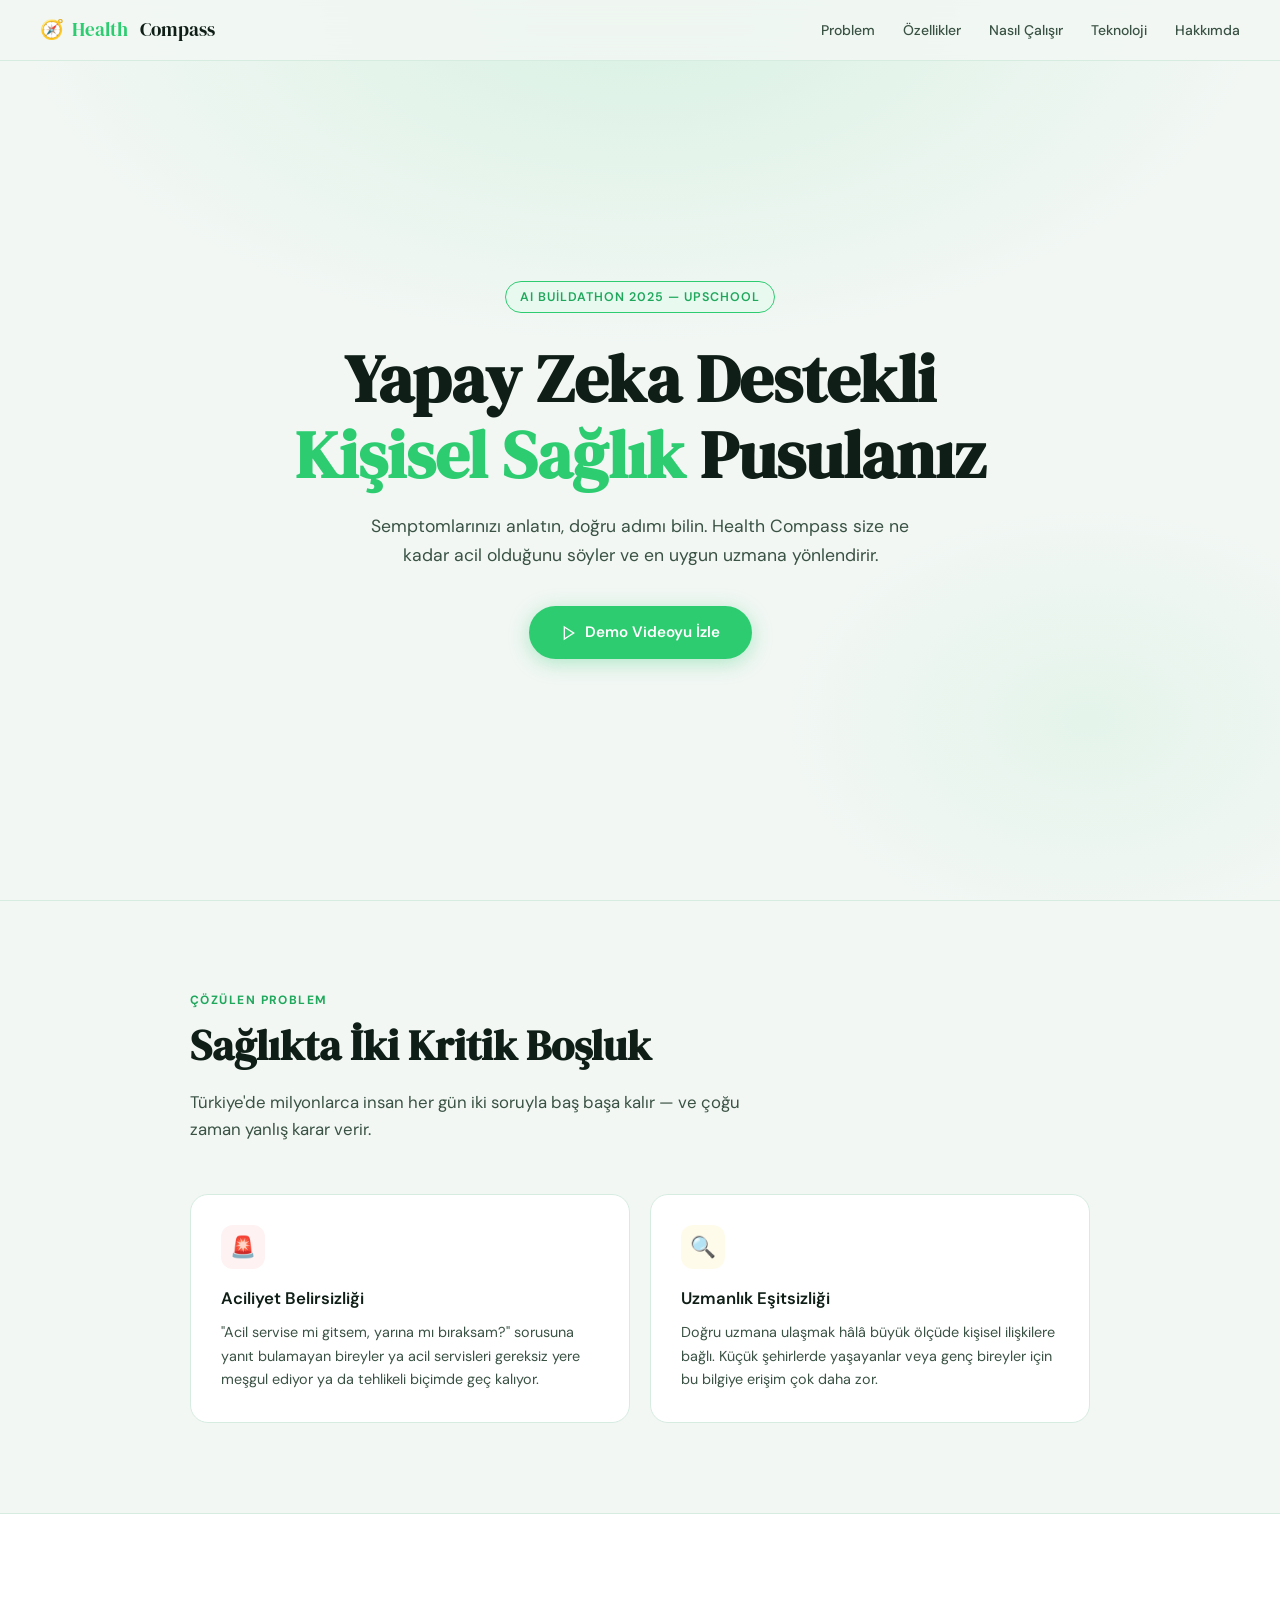
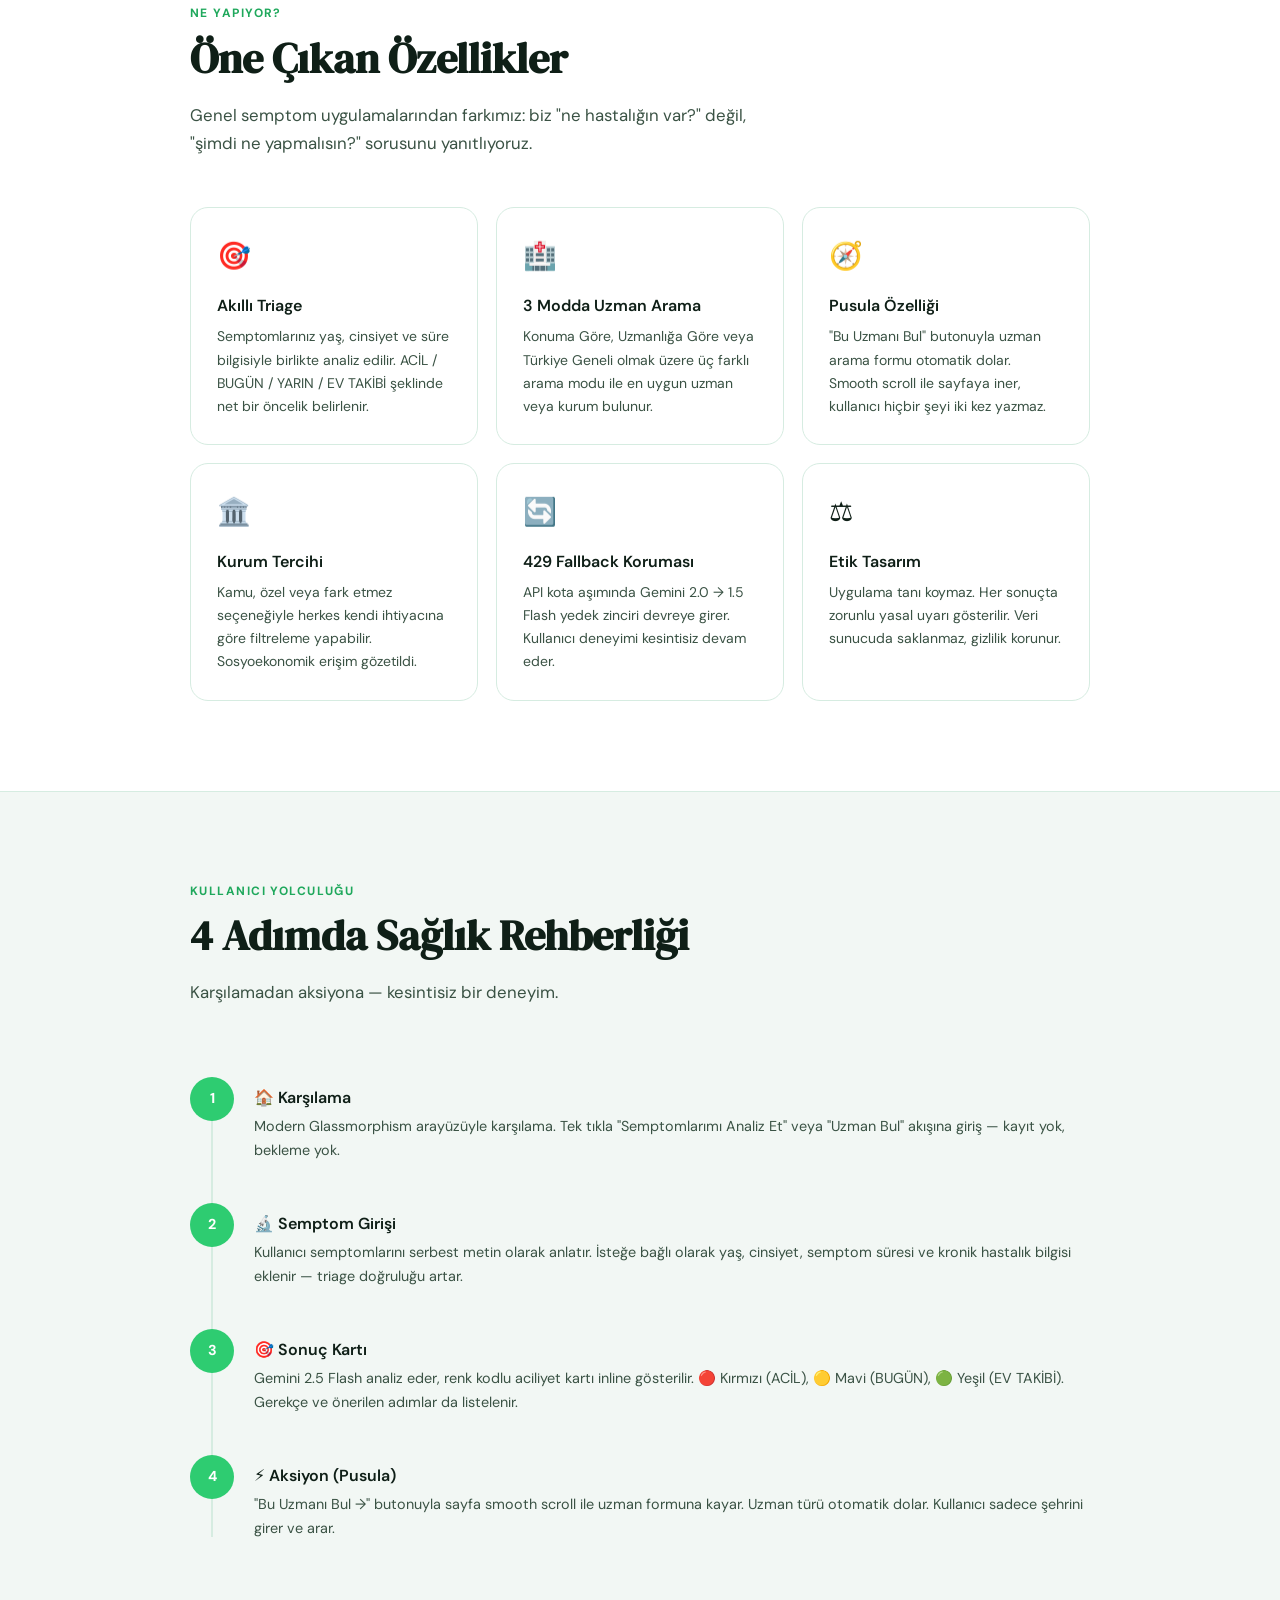
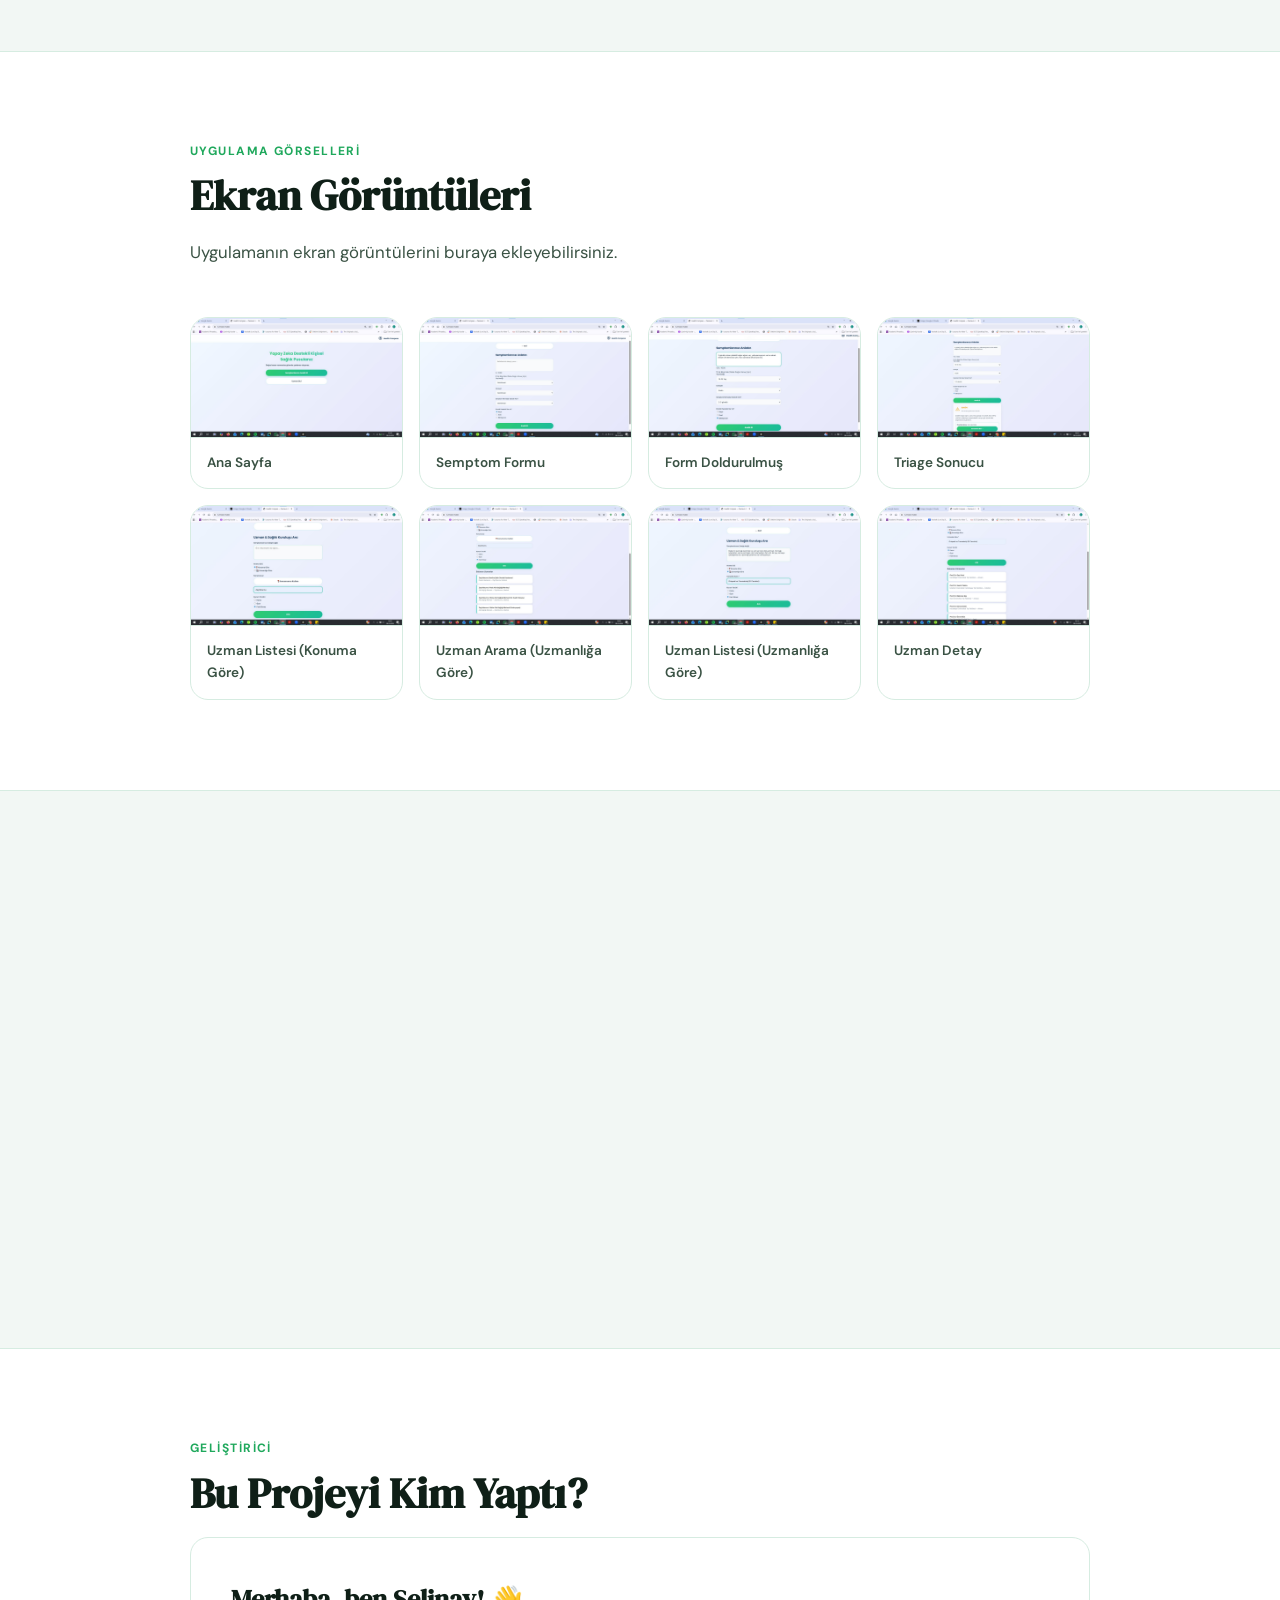
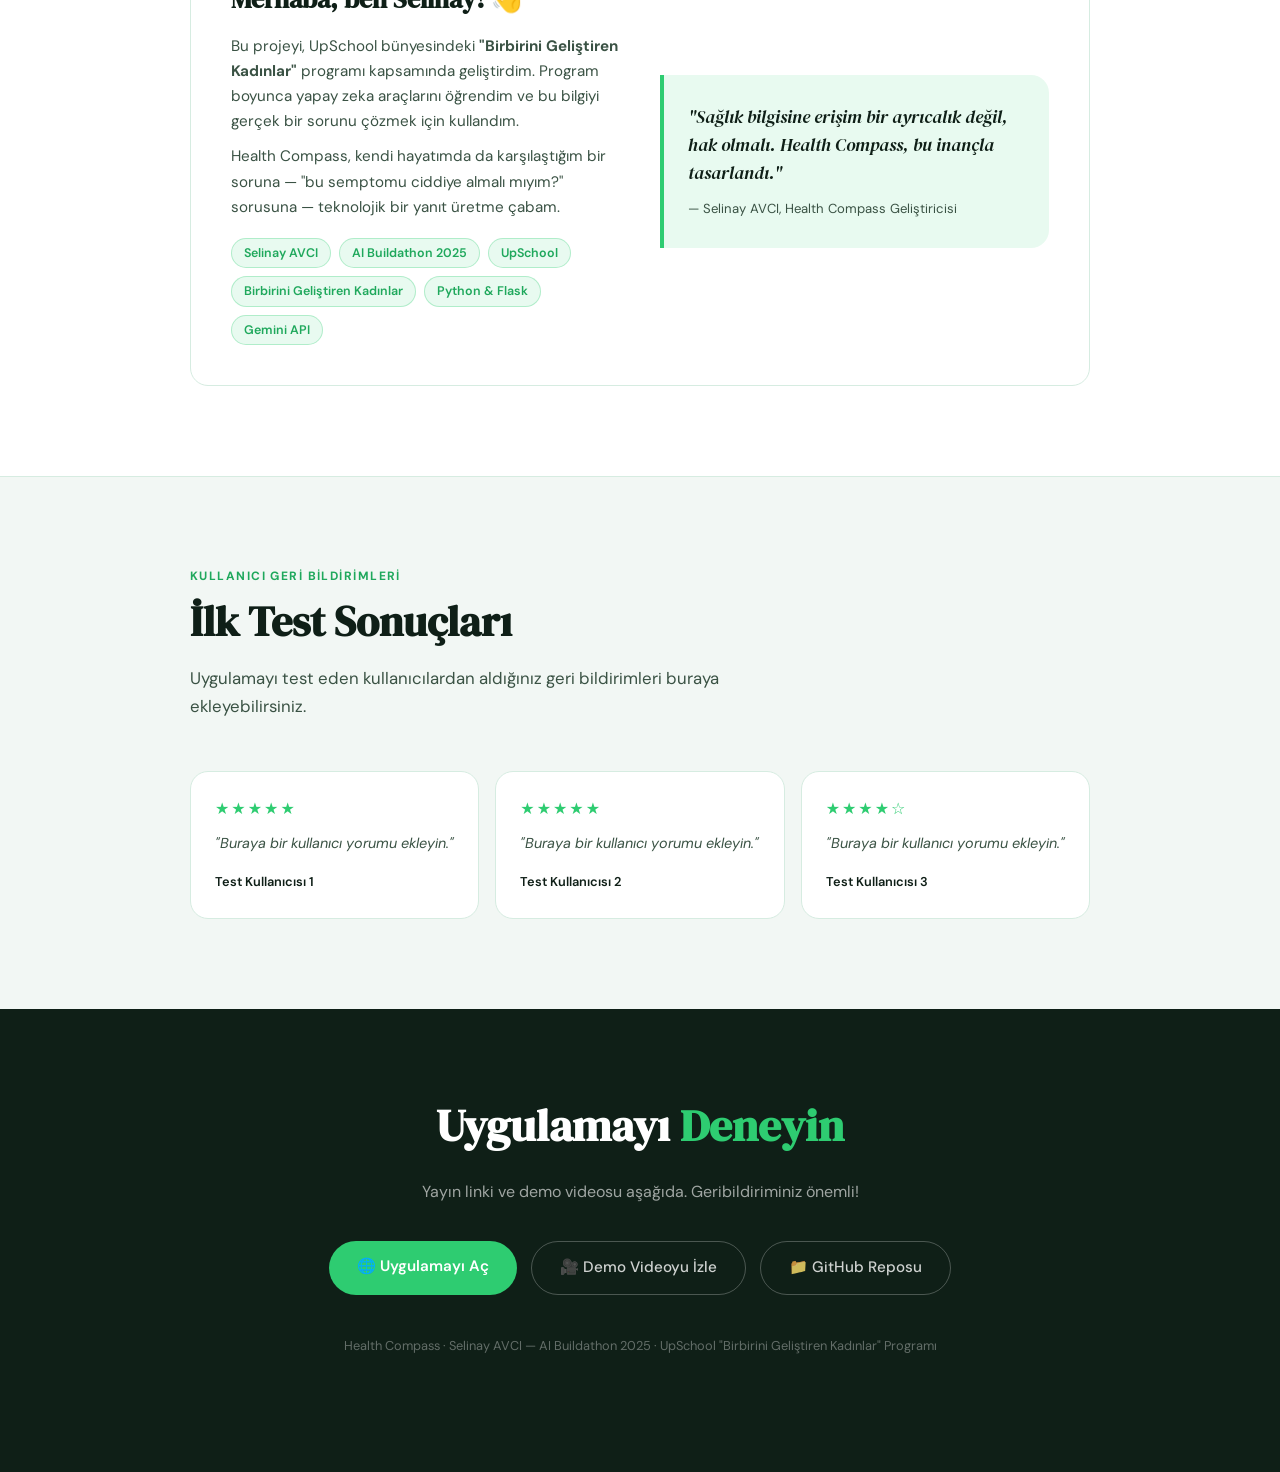
==== portfolio.html @ 9f188301 "prd ve tasks eklendi" ====
<!DOCTYPE html>
<html lang="tr">
<head>
  <meta charset="UTF-8" />
  <meta name="viewport" content="width=device-width, initial-scale=1.0" />
  <title>Health Compass — Portfolyo</title>
  <link href="https://fonts.googleapis.com/css2?family=DM+Serif+Display:ital@0;1&family=DM+Sans:wght@300;400;500;600&display=swap" rel="stylesheet" />
  <style>
    *, *::before, *::after { box-sizing: border-box; margin: 0; padding: 0; }

    :root {
      --green:     #2ECC71;
      --green-dark:#1fa85c;
      --green-pale:#e8faf0;
      --ink:       #0f1f17;
      --ink-soft:  #3a5244;
      --mist:      #f2f7f4;
      --card-bg:   #ffffff;
      --border:    #d6ece1;
      --radius:    18px;
      --serif:     'DM Serif Display', Georgia, serif;
      --sans:      'DM Sans', system-ui, sans-serif;
    }

    html { scroll-behavior: smooth; }

    body {
      font-family: var(--sans);
      background: var(--mist);
      color: var(--ink);
      line-height: 1.65;
      overflow-x: hidden;
    }

    /* ── NAV ── */
    nav {
      position: fixed; top: 0; left: 0; right: 0; z-index: 100;
      display: flex; align-items: center; justify-content: space-between;
      padding: 14px 40px;
      background: rgba(242,247,244,0.85);
      backdrop-filter: blur(14px);
      border-bottom: 1px solid var(--border);
    }
    .nav-logo {
      font-family: var(--serif);
      font-size: 1.2rem;
      color: var(--ink);
      display: flex; align-items: center; gap: 8px;
    }
    .nav-logo span { color: var(--green); }
    .nav-links { display: flex; gap: 28px; list-style: none; }
    .nav-links a {
      text-decoration: none; color: var(--ink-soft);
      font-size: .875rem; font-weight: 500;
      transition: color .2s;
    }
    .nav-links a:hover { color: var(--green-dark); }

    /* ── HERO ── */
    .hero {
      min-height: 100vh;
      display: grid;
      place-items: center;
      text-align: center;
      padding: 120px 24px 80px;
      position: relative;
      overflow: hidden;
    }
    .hero-bg {
      position: absolute; inset: 0; z-index: 0;
      background:
        radial-gradient(ellipse 70% 55% at 50% 0%, rgba(46,204,113,.13) 0%, transparent 70%),
        radial-gradient(ellipse 40% 40% at 85% 80%, rgba(46,204,113,.07) 0%, transparent 60%);
    }
    .hero-content { position: relative; z-index: 1; max-width: 720px; }
    .hero-badge {
      display: inline-block;
      background: var(--green-pale);
      border: 1px solid var(--green);
      color: var(--green-dark);
      font-size: .78rem; font-weight: 600;
      letter-spacing: .08em; text-transform: uppercase;
      padding: 5px 14px; border-radius: 999px;
      margin-bottom: 28px;
      animation: fadeUp .6s ease both;
    }
    .hero h1 {
      font-family: var(--serif);
      font-size: clamp(2.6rem, 6vw, 4.2rem);
      line-height: 1.12;
      color: var(--ink);
      margin-bottom: 20px;
      animation: fadeUp .7s .1s ease both;
    }
    .hero h1 em { color: var(--green); font-style: normal; }
    .hero p {
      font-size: 1.1rem; color: var(--ink-soft);
      max-width: 540px; margin: 0 auto 36px;
      animation: fadeUp .7s .2s ease both;
    }
    .hero-cta {
      display: inline-flex; align-items: center; gap: 8px;
      background: var(--green);
      color: #fff;
      padding: 14px 32px;
      border-radius: 999px;
      text-decoration: none;
      font-weight: 600; font-size: .95rem;
      transition: background .2s, transform .15s, box-shadow .2s;
      box-shadow: 0 4px 20px rgba(46,204,113,.35);
      animation: fadeUp .7s .3s ease both;
    }
    .hero-cta:hover {
      background: var(--green-dark);
      transform: translateY(-2px);
      box-shadow: 0 8px 28px rgba(46,204,113,.4);
    }
    .hero-cta svg { flex-shrink: 0; }

    /* ── SECTIONS ── */
    section { padding: 90px 24px; }
    .container { max-width: 900px; margin: 0 auto; }
    .section-label {
      font-size: .75rem; font-weight: 700;
      letter-spacing: .12em; text-transform: uppercase;
      color: var(--green-dark);
      margin-bottom: 10px;
    }
    .section-title {
      font-family: var(--serif);
      font-size: clamp(1.8rem, 4vw, 2.6rem);
      line-height: 1.2;
      margin-bottom: 18px;
    }
    .section-sub {
      color: var(--ink-soft); font-size: 1.05rem;
      max-width: 600px; margin-bottom: 50px;
    }

    /* ── PROBLEM/ÇÖZÜM CARDS ── */
    .two-col { display: grid; grid-template-columns: 1fr 1fr; gap: 20px; }
    @media(max-width: 640px) { .two-col { grid-template-columns: 1fr; } }

    .problem-card {
      background: var(--card-bg);
      border: 1px solid var(--border);
      border-radius: var(--radius);
      padding: 30px;
    }
    .problem-card .icon {
      width: 44px; height: 44px;
      border-radius: 12px;
      display: grid; place-items: center;
      font-size: 1.3rem;
      margin-bottom: 16px;
    }
    .problem-card.red .icon   { background: #fef2f2; }
    .problem-card.amber .icon { background: #fffbeb; }
    .problem-card h3 { font-size: 1.05rem; font-weight: 600; margin-bottom: 8px; }
    .problem-card p  { font-size: .9rem; color: var(--ink-soft); }

    /* ── FEATURES ── */
    .features-grid {
      display: grid;
      grid-template-columns: repeat(auto-fill, minmax(260px,1fr));
      gap: 18px;
    }
    .feat-card {
      background: var(--card-bg);
      border: 1px solid var(--border);
      border-radius: var(--radius);
      padding: 26px;
      transition: transform .2s, box-shadow .2s;
    }
    .feat-card:hover { transform: translateY(-4px); box-shadow: 0 12px 36px rgba(0,0,0,.07); }
    .feat-icon {
      font-size: 1.7rem; margin-bottom: 14px;
    }
    .feat-card h3 { font-size: 1rem; font-weight: 600; margin-bottom: 6px; }
    .feat-card p  { font-size: .875rem; color: var(--ink-soft); }

    /* ── SCREENSHOTS ── */
    .screenshots-flow {
      display: grid;
      grid-template-columns: repeat(auto-fill, minmax(200px, 1fr));
      gap: 16px;
    }
    .ss-card {
      background: var(--card-bg);
      border: 1px solid var(--border);
      border-radius: var(--radius);
      overflow: hidden;
    }
    .ss-placeholder {
      aspect-ratio: 9/16;
      background: linear-gradient(135deg, #e8faf0 0%, #d0f0e0 100%);
      display: grid; place-items: center;
      font-size: 2.5rem;
    }
    .ss-label {
      padding: 14px 16px;
      font-size: .85rem; font-weight: 600;
      color: var(--ink-soft);
      border-top: 1px solid var(--border);
    }

    /* ── TECH STACK ── */
    .stack-grid {
      display: grid;
      grid-template-columns: repeat(auto-fill, minmax(180px, 1fr));
      gap: 14px;
    }
    .stack-pill {
      background: var(--card-bg);
      border: 1px solid var(--border);
      border-radius: 12px;
      padding: 18px 20px;
      display: flex; align-items: center; gap: 12px;
    }
    .stack-pill .pill-icon {
      width: 36px; height: 36px;
      border-radius: 8px;
      background: var(--green-pale);
      display: grid; place-items: center;
      font-size: 1.1rem; flex-shrink: 0;
    }
    .stack-pill span { font-size: .875rem; font-weight: 600; }
    .stack-pill small { display: block; font-size: .75rem; color: var(--ink-soft); font-weight: 400; }

    /* ── FLOW ── */
    .flow-steps {
      display: flex;
      flex-direction: column;
      gap: 0;
      position: relative;
    }
    .flow-steps::before {
      content: '';
      position: absolute; left: 21px; top: 24px; bottom: 24px;
      width: 2px; background: var(--border);
    }
    .flow-step {
      display: flex; gap: 20px;
      padding: 20px 0;
      position: relative;
    }
    .step-num {
      width: 44px; height: 44px;
      border-radius: 50%;
      background: var(--green);
      color: #fff;
      display: grid; place-items: center;
      font-weight: 700; font-size: .9rem;
      flex-shrink: 0;
      position: relative; z-index: 1;
    }
    .step-body { padding-top: 8px; }
    .step-body h4 { font-weight: 600; margin-bottom: 4px; }
    .step-body p  { font-size: .9rem; color: var(--ink-soft); }

    /* ── ABOUT ── */
    .about-card {
      background: var(--card-bg);
      border: 1px solid var(--border);
      border-radius: var(--radius);
      padding: 40px;
      display: grid; grid-template-columns: 1fr 1fr; gap: 40px;
      align-items: center;
    }
    @media(max-width: 640px) { .about-card { grid-template-columns: 1fr; } }
    .about-text h3 { font-family: var(--serif); font-size: 1.6rem; margin-bottom: 14px; }
    .about-text p  { font-size: .95rem; color: var(--ink-soft); margin-bottom: 10px; }
    .about-tag-list { display: flex; flex-wrap: wrap; gap: 8px; margin-top: 18px; }
    .about-tag {
      background: var(--green-pale);
      color: var(--green-dark);
      border: 1px solid rgba(46,204,113,.3);
      padding: 4px 12px; border-radius: 999px;
      font-size: .78rem; font-weight: 600;
    }
    .about-quote {
      background: var(--green-pale);
      border-left: 4px solid var(--green);
      border-radius: 0 var(--radius) var(--radius) 0;
      padding: 28px 28px 28px 24px;
    }
    .about-quote p {
      font-family: var(--serif);
      font-size: 1.15rem;
      line-height: 1.5;
      color: var(--ink);
      font-style: italic;
    }
    .about-quote cite { display: block; margin-top: 12px; font-size: .82rem; color: var(--ink-soft); font-style: normal; }

    /* ── CTA FOOTER ── */
    .cta-footer {
      background: var(--ink);
      color: #fff;
      text-align: center;
      padding: 80px 24px;
    }
    .cta-footer h2 {
      font-family: var(--serif);
      font-size: clamp(1.8rem, 4vw, 2.8rem);
      margin-bottom: 16px;
    }
    .cta-footer h2 em { color: var(--green); font-style: normal; }
    .cta-footer p { color: rgba(255,255,255,.6); margin-bottom: 36px; font-size: 1rem; }
    .cta-btns { display: flex; gap: 14px; justify-content: center; flex-wrap: wrap; }
    .btn-primary {
      background: var(--green); color: #fff;
      padding: 13px 28px; border-radius: 999px;
      text-decoration: none; font-weight: 600; font-size: .95rem;
      transition: background .2s, transform .15s;
    }
    .btn-primary:hover { background: var(--green-dark); transform: translateY(-2px); }
    .btn-ghost {
      border: 1px solid rgba(255,255,255,.25); color: rgba(255,255,255,.8);
      padding: 13px 28px; border-radius: 999px;
      text-decoration: none; font-weight: 500; font-size: .95rem;
      transition: border-color .2s, color .2s;
    }
    .btn-ghost:hover { border-color: rgba(255,255,255,.6); color: #fff; }

    /* ── ANIMATIONS ── */
    @keyframes fadeUp {
      from { opacity: 0; transform: translateY(22px); }
      to   { opacity: 1; transform: translateY(0); }
    }
    .reveal {
      opacity: 0; transform: translateY(24px);
      transition: opacity .55s ease, transform .55s ease;
    }
    .reveal.visible { opacity: 1; transform: translateY(0); }

    /* ── DIVIDER ── */
    .divider { border: none; border-top: 1px solid var(--border); margin: 0; }

    /* ── FEEDBACK ── */
    .feedback-grid { display: grid; grid-template-columns: 1fr 1fr 1fr; gap: 16px; }
    @media(max-width:640px) { .feedback-grid { grid-template-columns: 1fr; } }
    .feedback-card {
      background: var(--card-bg); border: 1px solid var(--border);
      border-radius: var(--radius); padding: 24px;
    }
    .stars { color: var(--green); font-size: 1rem; margin-bottom: 10px; letter-spacing: 2px; }
    .feedback-card p { font-size: .9rem; color: var(--ink-soft); font-style: italic; margin-bottom: 12px; }
    .feedback-card cite { font-size: .8rem; font-weight: 600; color: var(--ink); font-style: normal; }
  </style>
</head>
<body>

<!-- NAV -->
<nav>
  <div class="nav-logo">
    🧭 <span>Health</span>&nbsp;Compass
  </div>
  <ul class="nav-links">
    <li><a href="#problem">Problem</a></li>
    <li><a href="#ozellikler">Özellikler</a></li>
    <li><a href="#akis">Nasıl Çalışır</a></li>
    <li><a href="#teknoloji">Teknoloji</a></li>
    <li><a href="#hakkinda">Hakkımda</a></li>
  </ul>
</nav>

<!-- HERO -->
<section class="hero">
  <div class="hero-bg"></div>
  <div class="hero-content">
    <div class="hero-badge">AI Buildathon 2025 — UpSchool</div>
    <h1>Yapay Zeka Destekli<br><em>Kişisel Sağlık</em> Pusulanız</h1>
    <p>Semptomlarınızı anlatın, doğru adımı bilin. Health Compass size ne kadar acil olduğunu söyler ve en uygun uzmana yönlendirir.</p>
    <a href="#demo" class="hero-cta">
      <svg width="16" height="16" fill="none" stroke="currentColor" stroke-width="2" viewBox="0 0 24 24"><polygon points="5 3 19 12 5 21 5 3"/></svg>
      Demo Videoyu İzle
    </a>
  </div>
</section>

<hr class="divider">

<!-- PROBLEM -->
<section id="problem">
  <div class="container">
    <div class="reveal">
      <div class="section-label">Çözülen Problem</div>
      <h2 class="section-title">Sağlıkta İki Kritik Boşluk</h2>
      <p class="section-sub">Türkiye'de milyonlarca insan her gün iki soruyla baş başa kalır — ve çoğu zaman yanlış karar verir.</p>
    </div>
    <div class="two-col reveal">
      <div class="problem-card red">
        <div class="icon">🚨</div>
        <h3>Aciliyet Belirsizliği</h3>
        <p>"Acil servise mi gitsem, yarına mı bıraksam?" sorusuna yanıt bulamayan bireyler ya acil servisleri gereksiz yere meşgul ediyor ya da tehlikeli biçimde geç kalıyor.</p>
      </div>
      <div class="problem-card amber">
        <div class="icon">🔍</div>
        <h3>Uzmanlık Eşitsizliği</h3>
        <p>Doğru uzmana ulaşmak hâlâ büyük ölçüde kişisel ilişkilere bağlı. Küçük şehirlerde yaşayanlar veya genç bireyler için bu bilgiye erişim çok daha zor.</p>
      </div>
    </div>
  </div>
</section>

<hr class="divider">

<!-- ÖZELLİKLER -->
<section id="ozellikler" style="background: white;">
  <div class="container">
    <div class="reveal">
      <div class="section-label">Ne Yapıyor?</div>
      <h2 class="section-title">Öne Çıkan Özellikler</h2>
      <p class="section-sub">Genel semptom uygulamalarından farkımız: biz "ne hastalığın var?" değil, "şimdi ne yapmalısın?" sorusunu yanıtlıyoruz.</p>
    </div>
    <div class="features-grid reveal">
      <div class="feat-card">
        <div class="feat-icon">🎯</div>
        <h3>Akıllı Triage</h3>
        <p>Semptomlarınız yaş, cinsiyet ve süre bilgisiyle birlikte analiz edilir. ACİL / BUGÜN / YARIN / EV TAKİBİ şeklinde net bir öncelik belirlenir.</p>
      </div>
      <div class="feat-card">
        <div class="feat-icon">🏥</div>
        <h3>3 Modda Uzman Arama</h3>
        <p>Konuma Göre, Uzmanlığa Göre veya Türkiye Geneli olmak üzere üç farklı arama modu ile en uygun uzman veya kurum bulunur.</p>
      </div>
      <div class="feat-card">
        <div class="feat-icon">🧭</div>
        <h3>Pusula Özelliği</h3>
        <p>"Bu Uzmanı Bul" butonuyla uzman arama formu otomatik dolar. Smooth scroll ile sayfaya iner, kullanıcı hiçbir şeyi iki kez yazmaz.</p>
      </div>
      <div class="feat-card">
        <div class="feat-icon">🏛️</div>
        <h3>Kurum Tercihi</h3>
        <p>Kamu, özel veya fark etmez seçeneğiyle herkes kendi ihtiyacına göre filtreleme yapabilir. Sosyoekonomik erişim gözetildi.</p>
      </div>
      <div class="feat-card">
        <div class="feat-icon">🔄</div>
        <h3>429 Fallback Koruması</h3>
        <p>API kota aşımında Gemini 2.0 → 1.5 Flash yedek zinciri devreye girer. Kullanıcı deneyimi kesintisiz devam eder.</p>
      </div>
      <div class="feat-card">
        <div class="feat-icon">⚖️</div>
        <h3>Etik Tasarım</h3>
        <p>Uygulama tanı koymaz. Her sonuçta zorunlu yasal uyarı gösterilir. Veri sunucuda saklanmaz, gizlilik korunur.</p>
      </div>
    </div>
  </div>
</section>

<hr class="divider">

<!-- NASIL ÇALIŞIR -->
<section id="akis">
  <div class="container">
    <div class="reveal">
      <div class="section-label">Kullanıcı Yolculuğu</div>
      <h2 class="section-title">4 Adımda Sağlık Rehberliği</h2>
      <p class="section-sub">Karşılamadan aksiyona — kesintisiz bir deneyim.</p>
    </div>
    <div class="flow-steps reveal">
      <div class="flow-step">
        <div class="step-num">1</div>
        <div class="step-body">
          <h4>🏠 Karşılama</h4>
          <p>Modern Glassmorphism arayüzüyle karşılama. Tek tıkla "Semptomlarımı Analiz Et" veya "Uzman Bul" akışına giriş — kayıt yok, bekleme yok.</p>
        </div>
      </div>
      <div class="flow-step">
        <div class="step-num">2</div>
        <div class="step-body">
          <h4>🔬 Semptom Girişi</h4>
          <p>Kullanıcı semptomlarını serbest metin olarak anlatır. İsteğe bağlı olarak yaş, cinsiyet, semptom süresi ve kronik hastalık bilgisi eklenir — triage doğruluğu artar.</p>
        </div>
      </div>
      <div class="flow-step">
        <div class="step-num">3</div>
        <div class="step-body">
          <h4>🎯 Sonuç Kartı</h4>
          <p>Gemini 2.5 Flash analiz eder, renk kodlu aciliyet kartı inline gösterilir. 🔴 Kırmızı (ACİL), 🟡 Mavi (BUGÜN), 🟢 Yeşil (EV TAKİBİ). Gerekçe ve önerilen adımlar da listelenir.</p>
        </div>
      </div>
      <div class="flow-step">
        <div class="step-num">4</div>
        <div class="step-body">
          <h4>⚡ Aksiyon (Pusula)</h4>
          <p>"Bu Uzmanı Bul →" butonuyla sayfa smooth scroll ile uzman formuna kayar. Uzman türü otomatik dolar. Kullanıcı sadece şehrini girer ve arar.</p>
        </div>
      </div>
    </div>
  </div>
</section>

<hr class="divider">

<!-- EKRAN GÖRÜNTÜLERİ -->
<section id="demo" style="background: white;">
  <div class="container">
    <div class="reveal">
      <div class="section-label">Uygulama Görselleri</div>
      <h2 class="section-title">Ekran Görüntüleri</h2>
      <p class="section-sub">Uygulamanın ekran görüntülerini buraya ekleyebilirsiniz.</p>
    </div>
    <div class="screenshots-flow reveal">
      <div class="ss-card">
        <img src="[data-uri]" alt="Ana Sayfa" style="width:100%;display:block;">
        <div class="ss-label">Ana Sayfa</div>
      </div>
      <div class="ss-card">
        <img src="[data-uri]" alt="Semptom Formu" style="width:100%;display:block;">
        <div class="ss-label">Semptom Formu</div>
      </div>
      <div class="ss-card">
        <img src="[data-uri]" alt="Form Doldurulmuş" style="width:100%;display:block;">
        <div class="ss-label">Form Doldurulmuş</div>
      </div>
      <div class="ss-card">
        <img src="[data-uri]" alt="Triage Sonucu" style="width:100%;display:block;">
        <div class="ss-label">Triage Sonucu</div>
      </div>
      <div class="ss-card">
        <img src="[data-uri]" alt="Uzman Listesi (Konuma Göre)" style="width:100%;display:block;">
        <div class="ss-label">Uzman Listesi (Konuma Göre)</div>
      </div>
      <div class="ss-card">
        <img src="[data-uri]" alt="Uzman Arama (Uzmanlığa Göre)" style="width:100%;display:block;">
        <div class="ss-label">Uzman Arama (Uzmanlığa Göre)</div>
      </div>
      <div class="ss-card">
        <img src="[data-uri]" alt="Uzman Listesi (Uzmanlığa Göre)" style="width:100%;display:block;">
        <div class="ss-label">Uzman Listesi (Uzmanlığa Göre)</div>
      </div>
      <div class="ss-card">
        <img src="[data-uri]" alt="Uzman Detay" style="width:100%;display:block;">
        <div class="ss-label">Uzman Detay</div>
      </div>
    </div>
  </div>
</section>

<hr class="divider">

<!-- TEKNOLOJİ -->
<section id="teknoloji">
  <div class="container">
    <div class="reveal">
      <div class="section-label">Teknik Altyapı</div>
      <h2 class="section-title">Teknoloji Yığını</h2>
      <p class="section-sub">Sadelik, hız ve güvenilirlik önceliğiyle seçildi.</p>
    </div>
    <div class="stack-grid reveal">
      <div class="stack-pill">
        <div class="pill-icon">🤖</div>
        <div><span>Gemini 2.5 Flash</span><small>AI modeli (birincil)</small></div>
      </div>
      <div class="stack-pill">
        <div class="pill-icon">🐍</div>
        <div><span>Python & Flask</span><small>Backend sunucusu</small></div>
      </div>
      <div class="stack-pill">
        <div class="pill-icon">🌐</div>
        <div><span>Vanilla JS</span><small>Smooth scroll & DOM</small></div>
      </div>
      <div class="stack-pill">
        <div class="pill-icon">🎨</div>
        <div><span>Modern CSS3</span><small>Glassmorphism & animasyon</small></div>
      </div>
      <div class="stack-pill">
        <div class="pill-icon">🚀</div>
        <div><span>Render.com</span><small>Backend deploy</small></div>
      </div>
      <div class="stack-pill">
        <div class="pill-icon">📡</div>
        <div><span>Netlify</span><small>Frontend deploy</small></div>
      </div>
      <div class="stack-pill">
        <div class="pill-icon">🔒</div>
        <div><span>Flask-Limiter</span><small>Rate limiting</small></div>
      </div>
      <div class="stack-pill">
        <div class="pill-icon">⚙️</div>
        <div><span>Gunicorn</span><small>Production WSGI</small></div>
      </div>
    </div>
  </div>
</section>

<hr class="divider">

<!-- HAKKINDA -->
<section id="hakkinda" style="background: white;">
  <div class="container">
    <div class="reveal">
      <div class="section-label">Geliştirici</div>
      <h2 class="section-title">Bu Projeyi Kim Yaptı?</h2>
    </div>
    <div class="about-card reveal">
      <div class="about-text">
        <h3>Merhaba, ben Selinay! 👋</h3>
        <p>Bu projeyi, UpSchool bünyesindeki <strong>"Birbirini Geliştiren Kadınlar"</strong> programı kapsamında geliştirdim. Program boyunca yapay zeka araçlarını öğrendim ve bu bilgiyi gerçek bir sorunu çözmek için kullandım.</p>
        <p>Health Compass, kendi hayatımda da karşılaştığım bir soruna — "bu semptomu ciddiye almalı mıyım?" sorusuna — teknolojik bir yanıt üretme çabam.</p>
        <div class="about-tag-list">
          <span class="about-tag">Selinay AVCI</span>
          <span class="about-tag">AI Buildathon 2025</span>
          <span class="about-tag">UpSchool</span>
          <span class="about-tag">Birbirini Geliştiren Kadınlar</span>
          <span class="about-tag">Python & Flask</span>
          <span class="about-tag">Gemini API</span>
        </div>
      </div>
      <div class="about-quote">
        <p>"Sağlık bilgisine erişim bir ayrıcalık değil, hak olmalı. Health Compass, bu inançla tasarlandı."</p>
        <cite>— Selinay AVCI, Health Compass Geliştiricisi</cite>
      </div>
    </div>
  </div>
</section>

<hr class="divider">

<!-- GERİ BİLDİRİM -->
<section id="geri-bildirim">
  <div class="container">
    <div class="reveal">
      <div class="section-label">Kullanıcı Geri Bildirimleri</div>
      <h2 class="section-title">İlk Test Sonuçları</h2>
      <p class="section-sub">Uygulamayı test eden kullanıcılardan aldığınız geri bildirimleri buraya ekleyebilirsiniz.</p>
    </div>
    <div class="feedback-grid reveal">
      <div class="feedback-card">
        <div class="stars">★★★★★</div>
        <p>"Buraya bir kullanıcı yorumu ekleyin."</p>
        <cite>Test Kullanıcısı 1</cite>
      </div>
      <div class="feedback-card">
        <div class="stars">★★★★★</div>
        <p>"Buraya bir kullanıcı yorumu ekleyin."</p>
        <cite>Test Kullanıcısı 2</cite>
      </div>
      <div class="feedback-card">
        <div class="stars">★★★★☆</div>
        <p>"Buraya bir kullanıcı yorumu ekleyin."</p>
        <cite>Test Kullanıcısı 3</cite>
      </div>
    </div>
  </div>
</section>

<!-- CTA FOOTER -->
<footer class="cta-footer" id="cta">
  <h2>Uygulamayı <em>Deneyin</em></h2>
  <p>Yayın linki ve demo videosu aşağıda. Geribildiriminiz önemli!</p>
  <div class="cta-btns">
    <a href="#" class="btn-primary">🌐 Uygulamayı Aç</a>
    <a href="#" class="btn-ghost">🎥 Demo Videoyu İzle</a>
    <a href="#" class="btn-ghost">📁 GitHub Reposu</a>
  </div>
  <p style="margin-top:40px; font-size:.8rem; color:rgba(255,255,255,.35);">
    Health Compass · Selinay AVCI — AI Buildathon 2025 · UpSchool "Birbirini Geliştiren Kadınlar" Programı
  </p>
</footer>

<script>
  // Scroll reveal
  const reveals = document.querySelectorAll('.reveal');
  const io = new IntersectionObserver((entries) => {
    entries.forEach(e => { if (e.isIntersecting) { e.target.classList.add('visible'); io.unobserve(e.target); } });
  }, { threshold: 0.1 });
  reveals.forEach(r => io.observe(r));
</script>
</body>
</html>
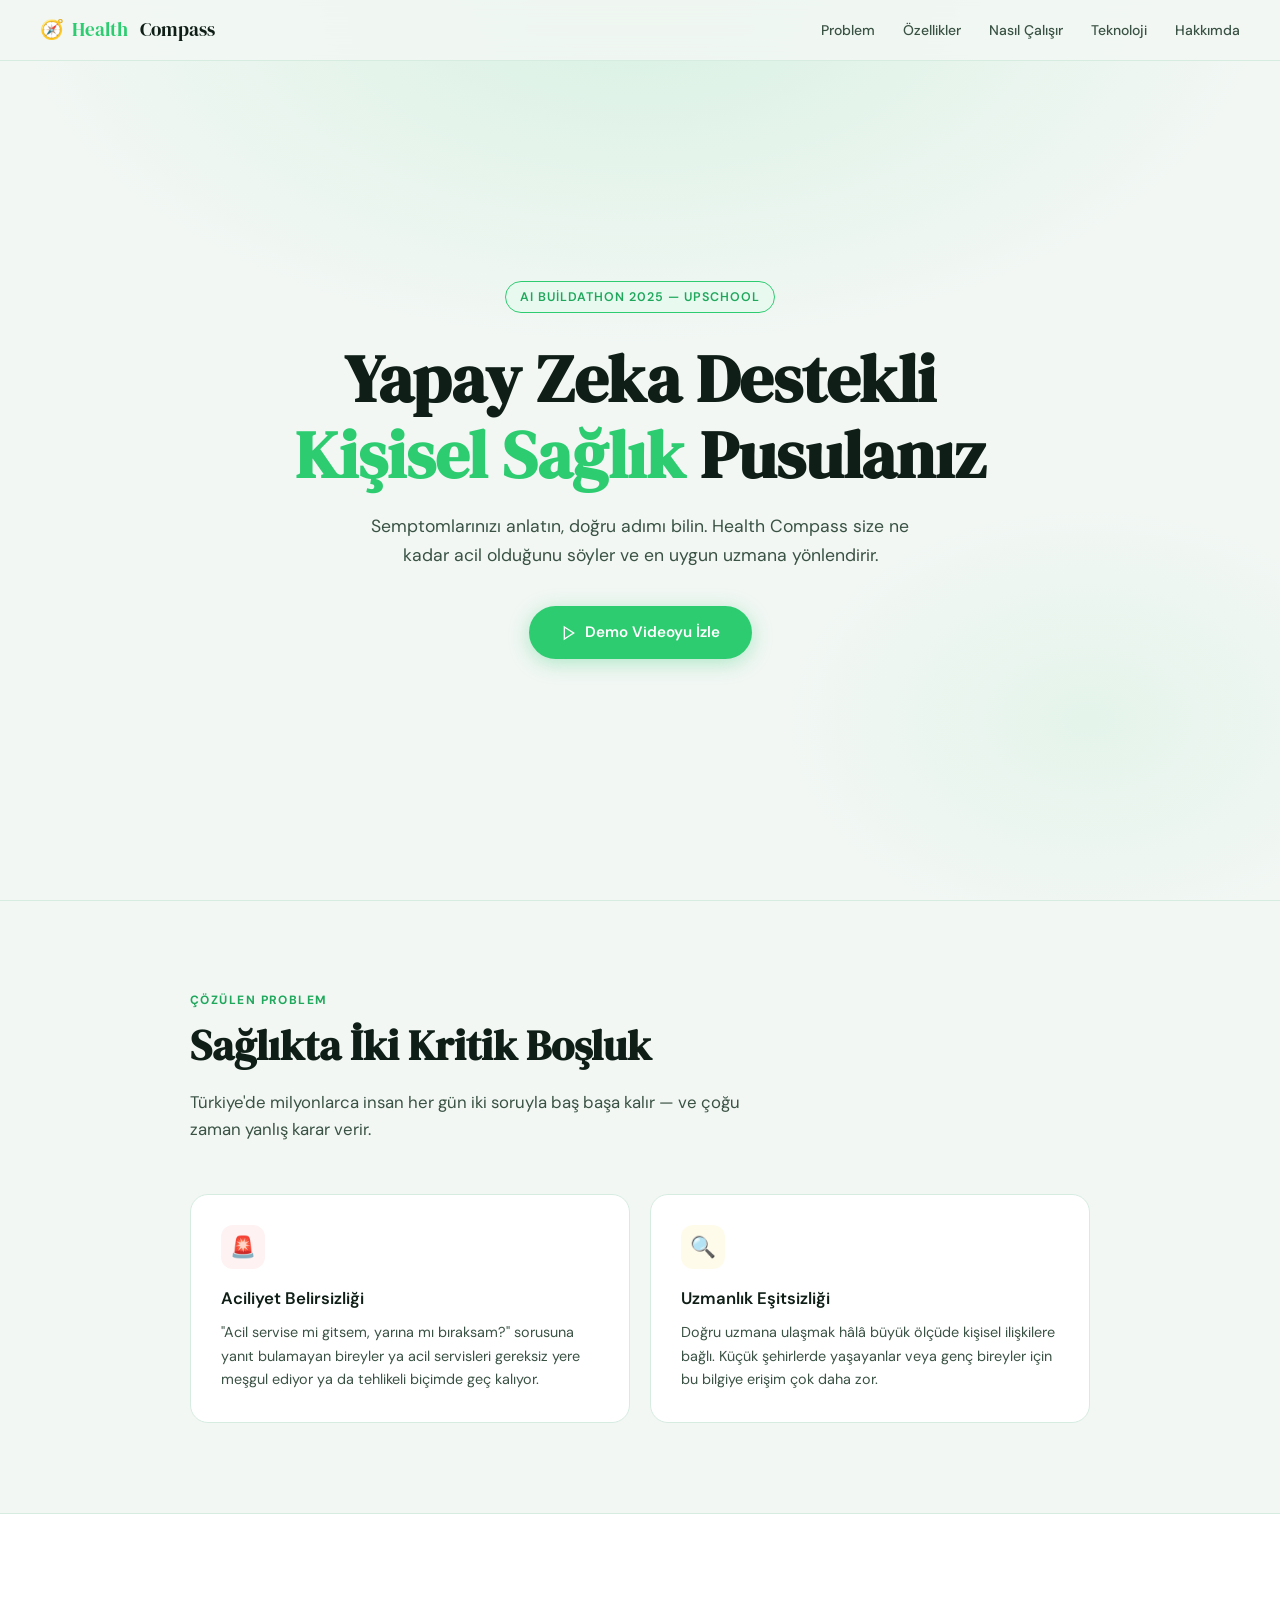
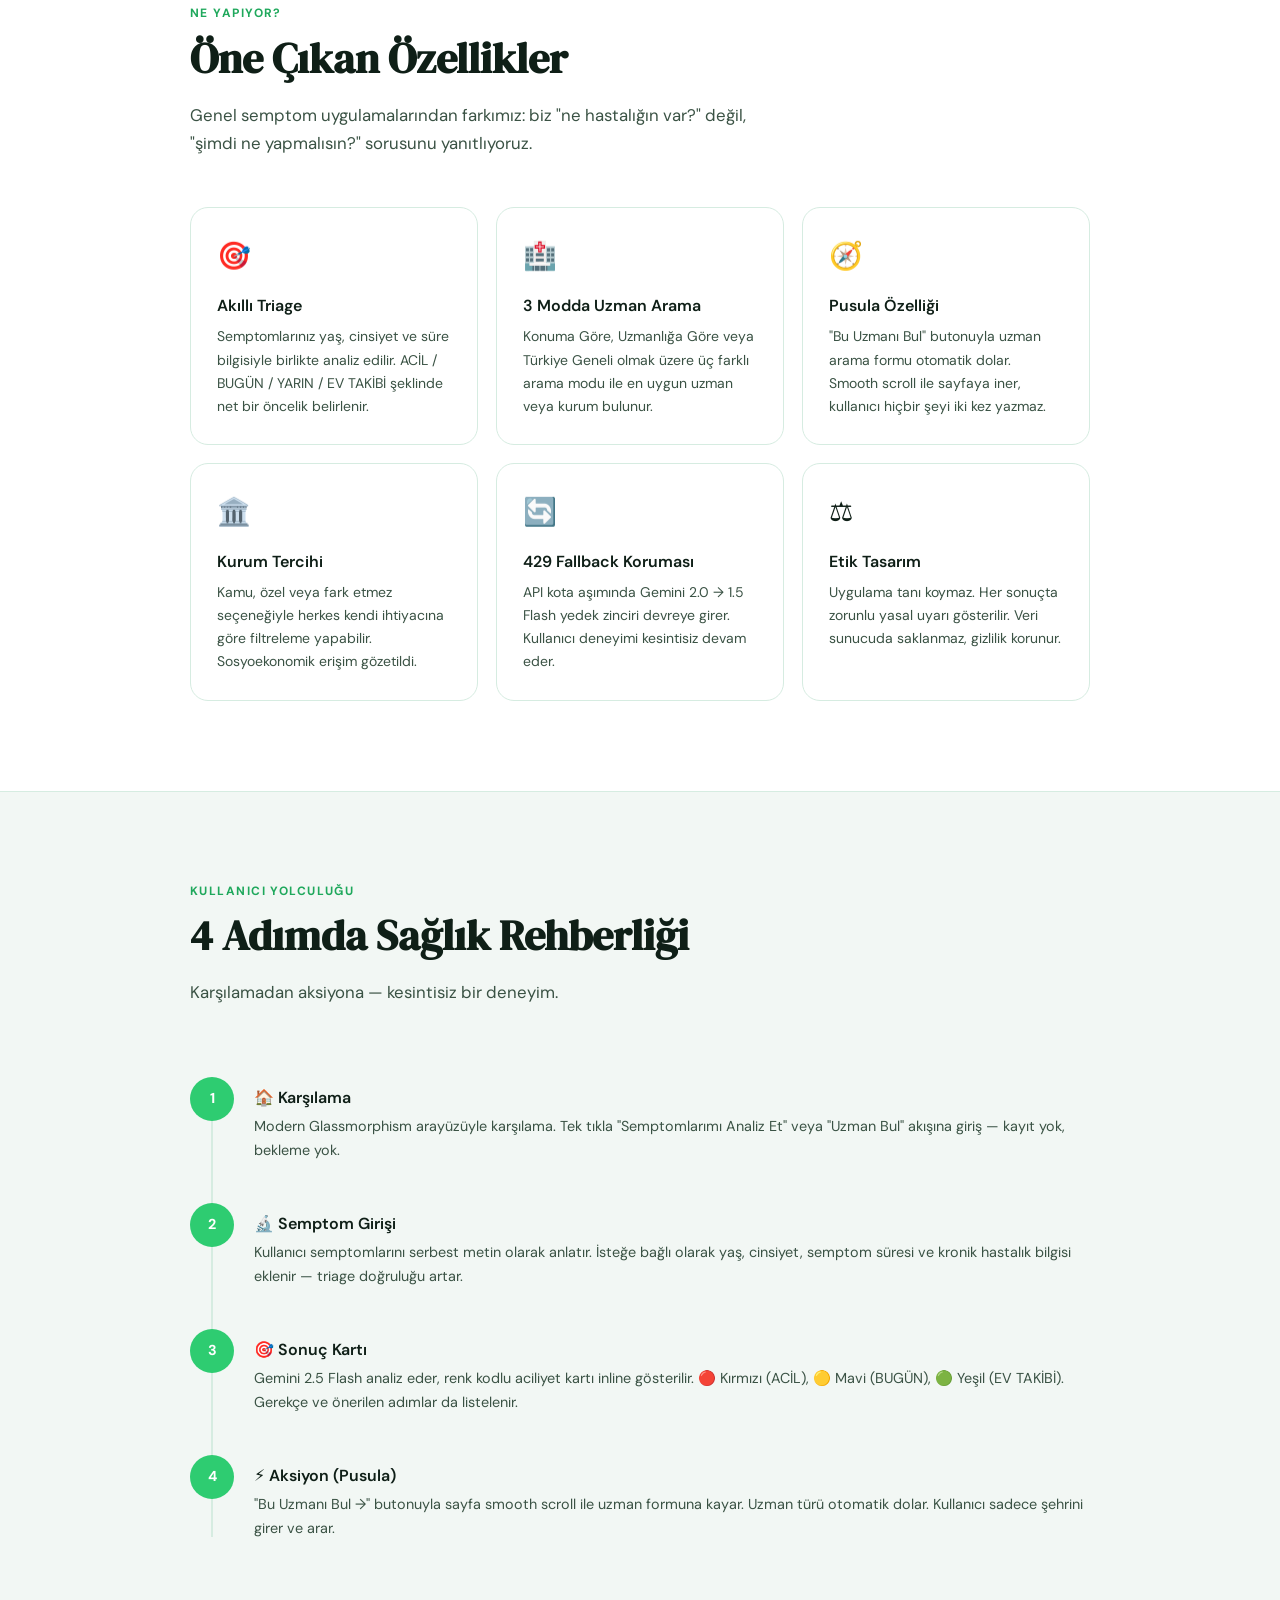
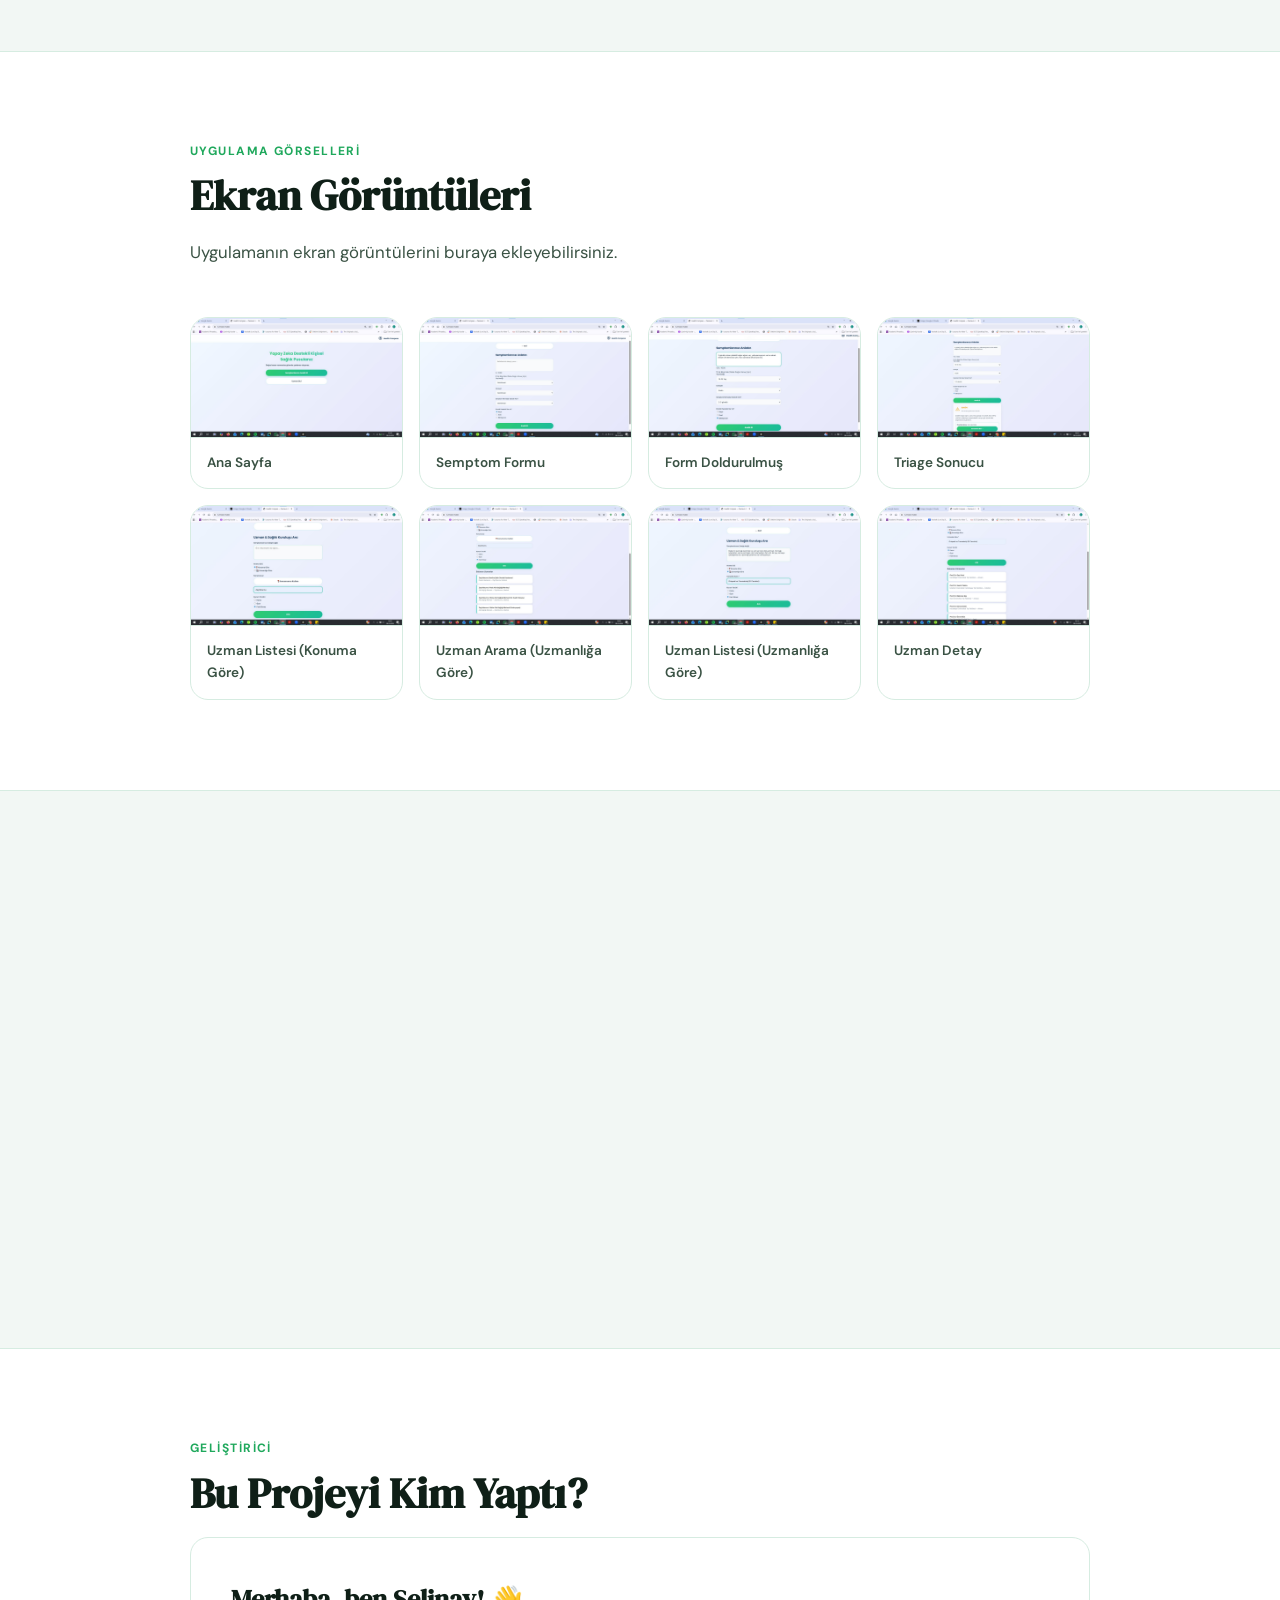
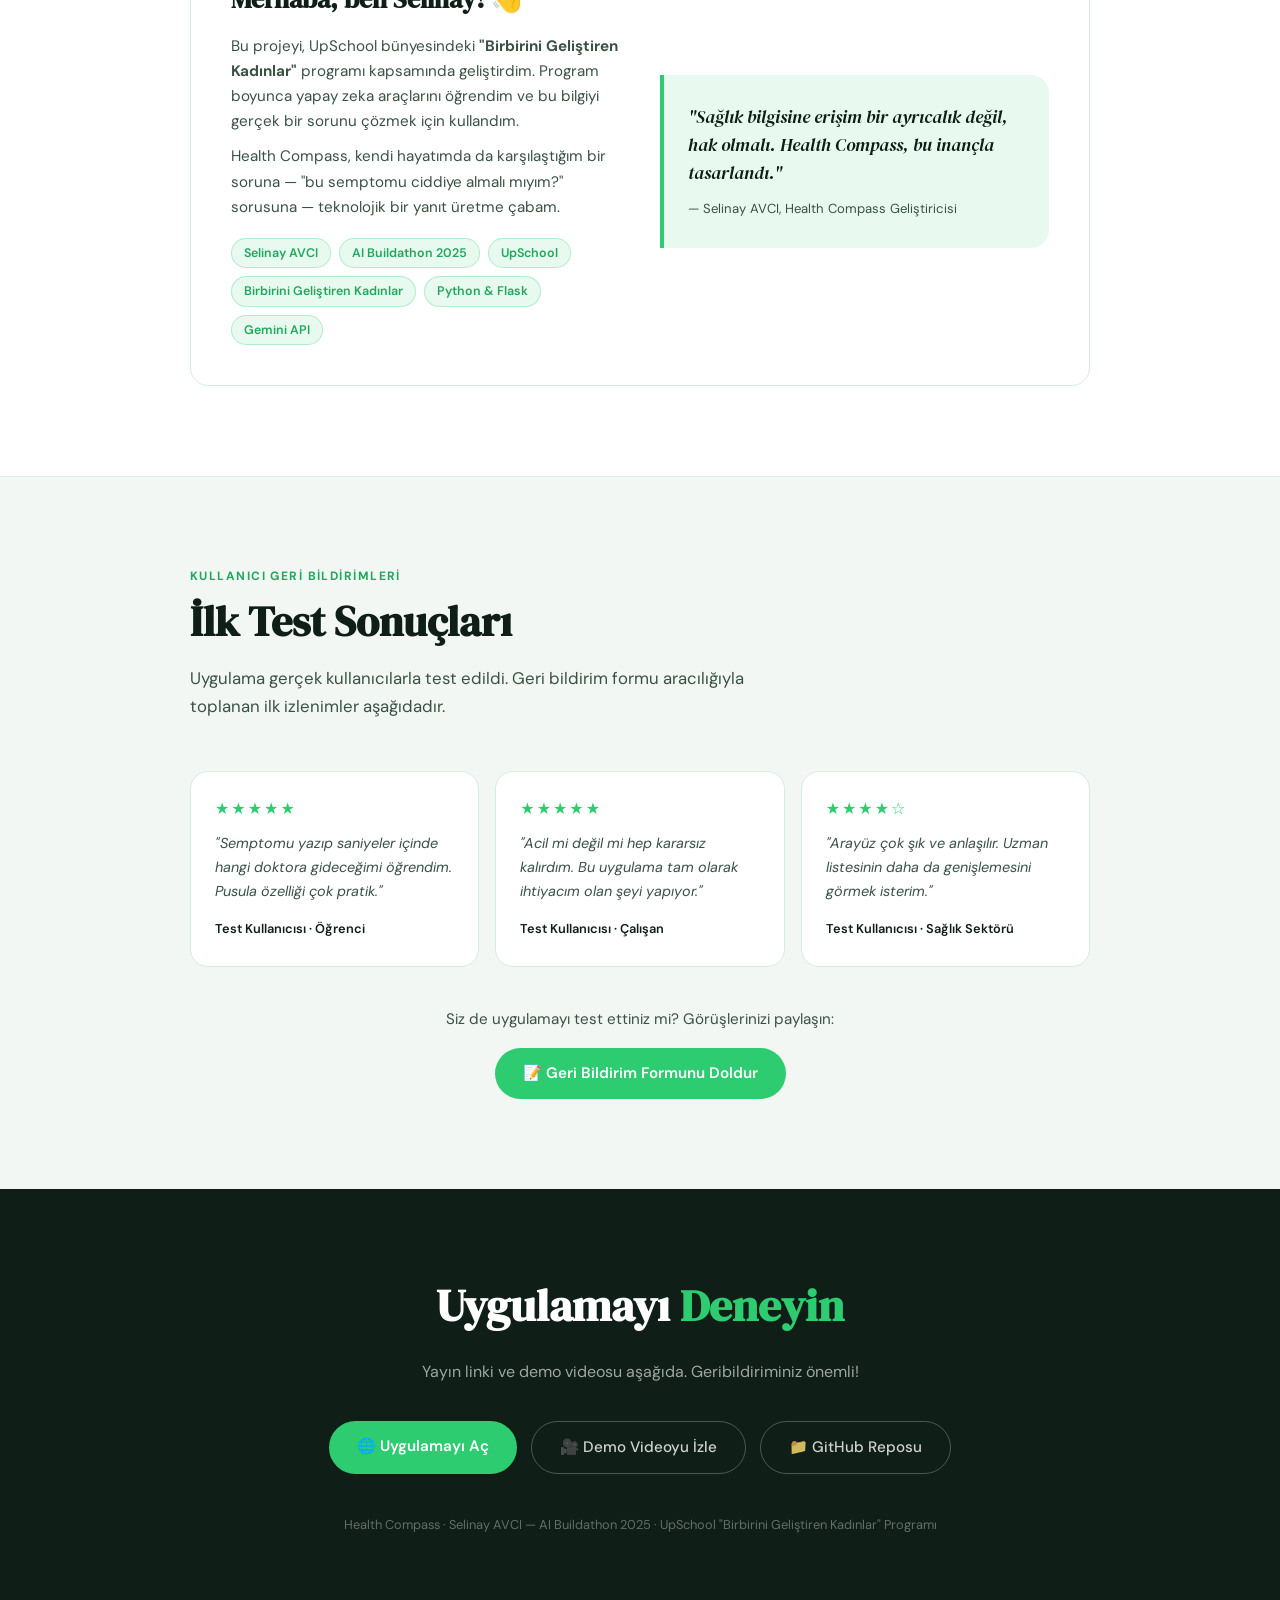
==== commit 4149cdfc: "dosyalar guncellendi" ====
--- a/portfolio.html
+++ b/portfolio.html
@@ -625,24 +625,30 @@
     <div class="reveal">
       <div class="section-label">Kullanıcı Geri Bildirimleri</div>
       <h2 class="section-title">İlk Test Sonuçları</h2>
-      <p class="section-sub">Uygulamayı test eden kullanıcılardan aldığınız geri bildirimleri buraya ekleyebilirsiniz.</p>
+      <p class="section-sub">Uygulama gerçek kullanıcılarla test edildi. Geri bildirim formu aracılığıyla toplanan ilk izlenimler aşağıdadır.</p>
     </div>
     <div class="feedback-grid reveal">
       <div class="feedback-card">
         <div class="stars">★★★★★</div>
-        <p>"Buraya bir kullanıcı yorumu ekleyin."</p>
-        <cite>Test Kullanıcısı 1</cite>
+        <p>"Semptomu yazıp saniyeler içinde hangi doktora gideceğimi öğrendim. Pusula özelliği çok pratik."</p>
+        <cite>Test Kullanıcısı · Öğrenci</cite>
       </div>
       <div class="feedback-card">
         <div class="stars">★★★★★</div>
-        <p>"Buraya bir kullanıcı yorumu ekleyin."</p>
-        <cite>Test Kullanıcısı 2</cite>
+        <p>"Acil mi değil mi hep kararsız kalırdım. Bu uygulama tam olarak ihtiyacım olan şeyi yapıyor."</p>
+        <cite>Test Kullanıcısı · Çalışan</cite>
       </div>
       <div class="feedback-card">
         <div class="stars">★★★★☆</div>
-        <p>"Buraya bir kullanıcı yorumu ekleyin."</p>
-        <cite>Test Kullanıcısı 3</cite>
-      </div>
+        <p>"Arayüz çok şık ve anlaşılır. Uzman listesinin daha da genişlemesini görmek isterim."</p>
+        <cite>Test Kullanıcısı · Sağlık Sektörü</cite>
+      </div>
+    </div>
+    <div class="reveal" style="text-align:center; margin-top: 40px;">
+      <p style="color: var(--ink-soft); margin-bottom: 16px; font-size: .95rem;">Siz de uygulamayı test ettiniz mi? Görüşlerinizi paylaşın:</p>
+      <a href="https://docs.google.com/forms/d/1Dq1qnnpTkxmFLy2MIUTiJXDboQs_SBsmM_X37hEnsW4/viewform" target="_blank" rel="noopener noreferrer" class="btn-primary" style="display:inline-block; text-decoration:none;">
+        📝 Geri Bildirim Formunu Doldur
+      </a>
     </div>
   </div>
 </section>
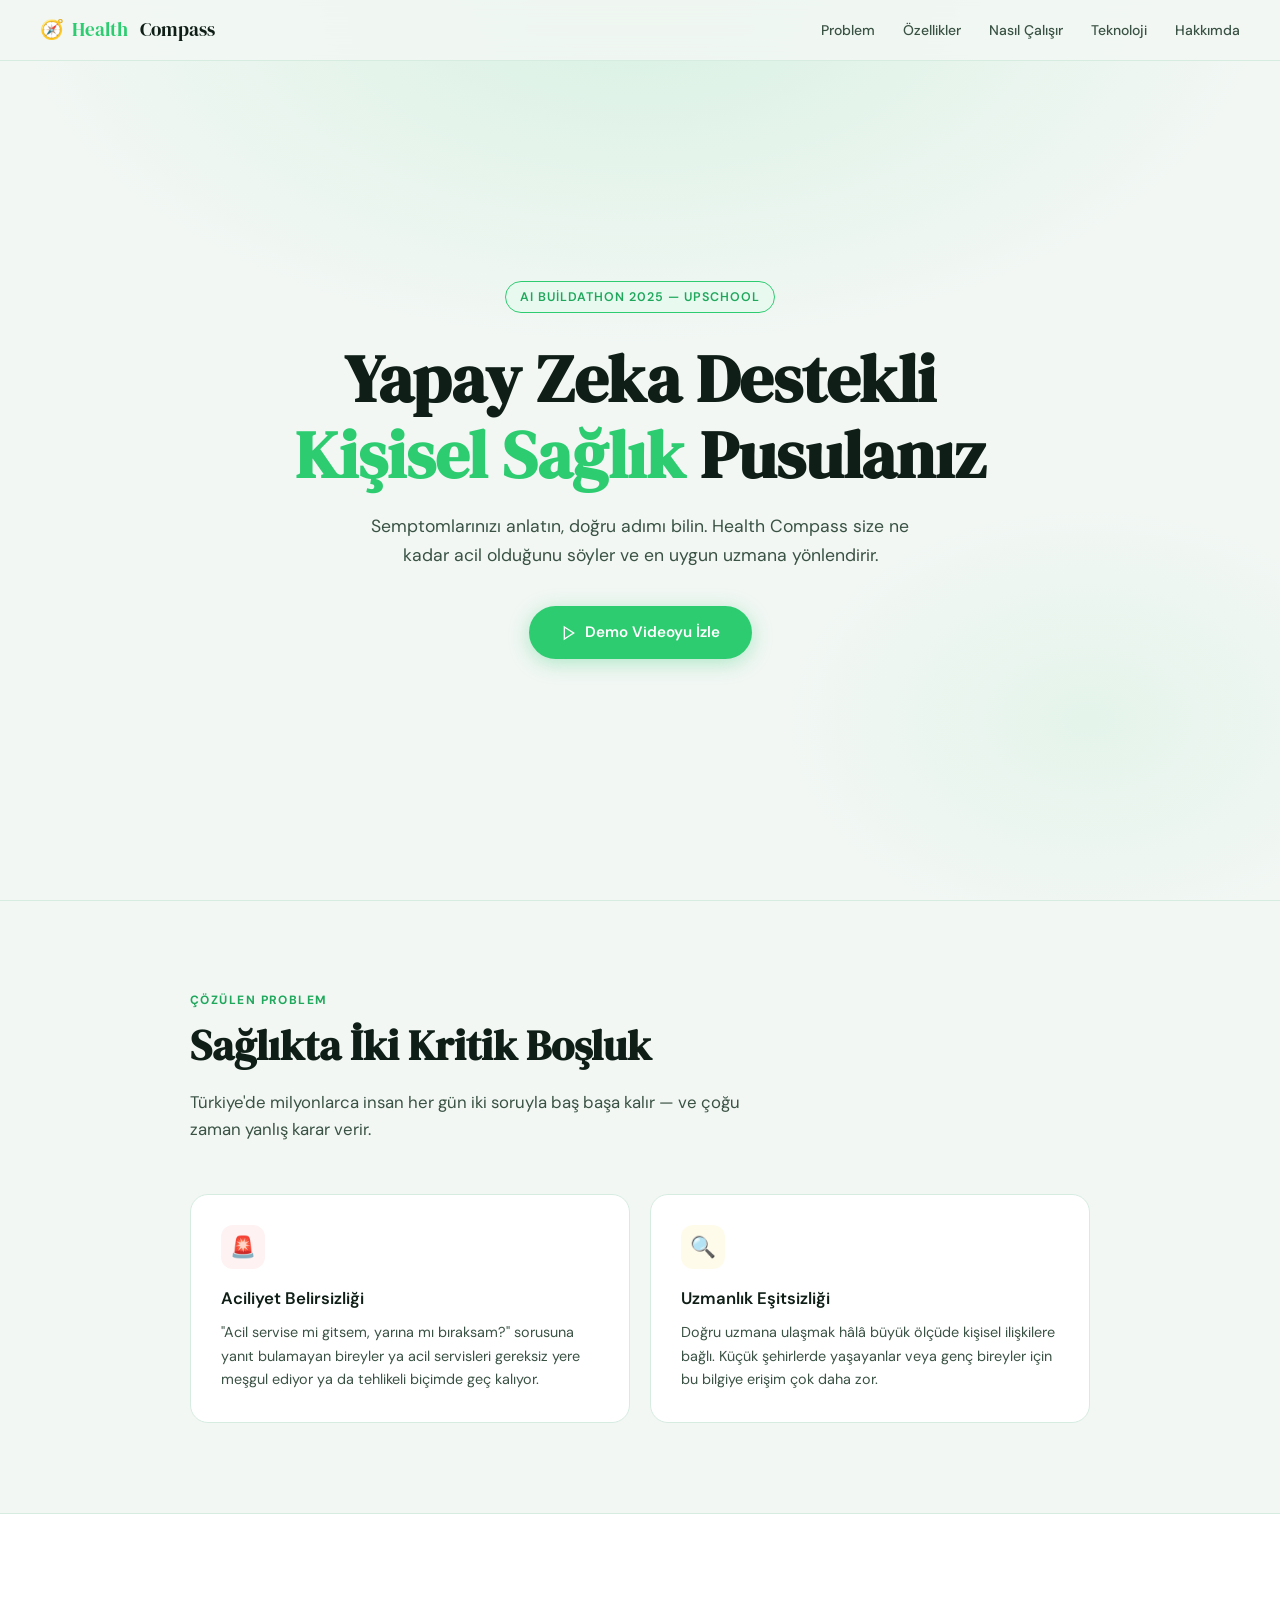
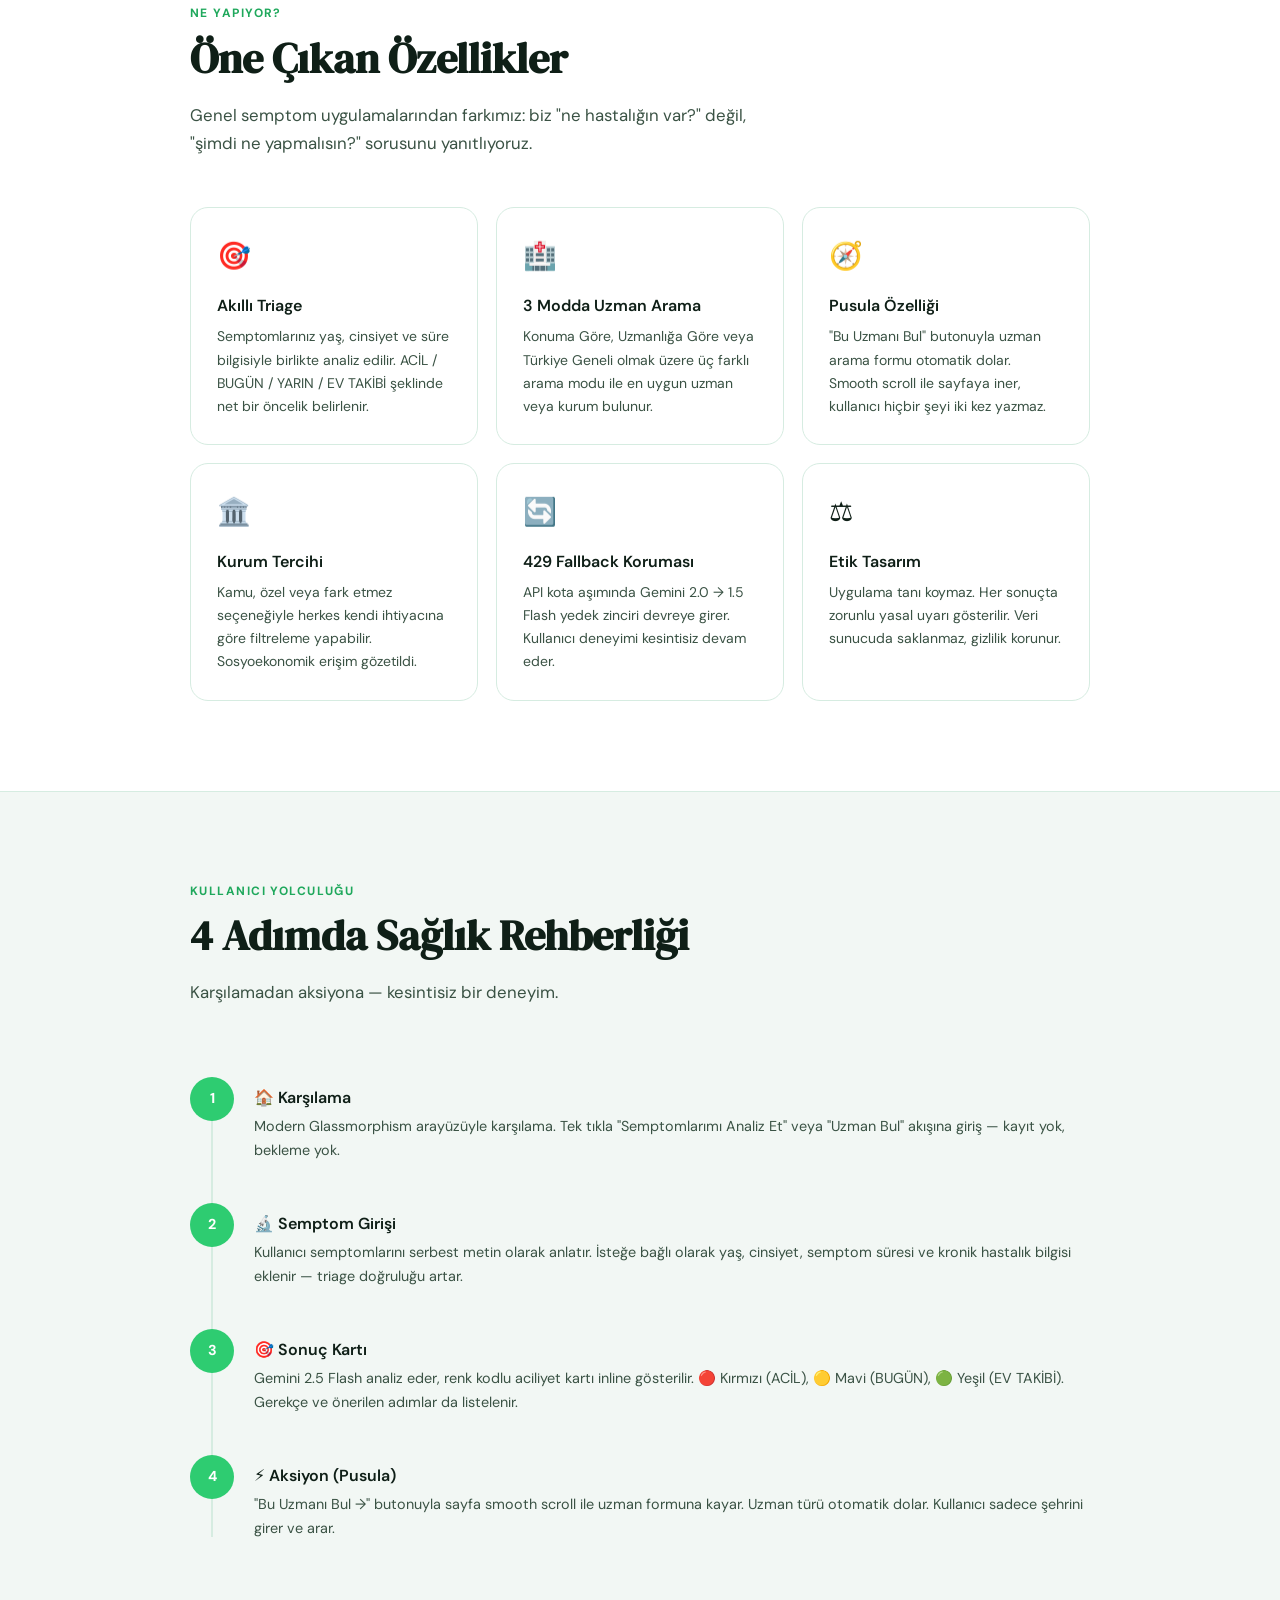
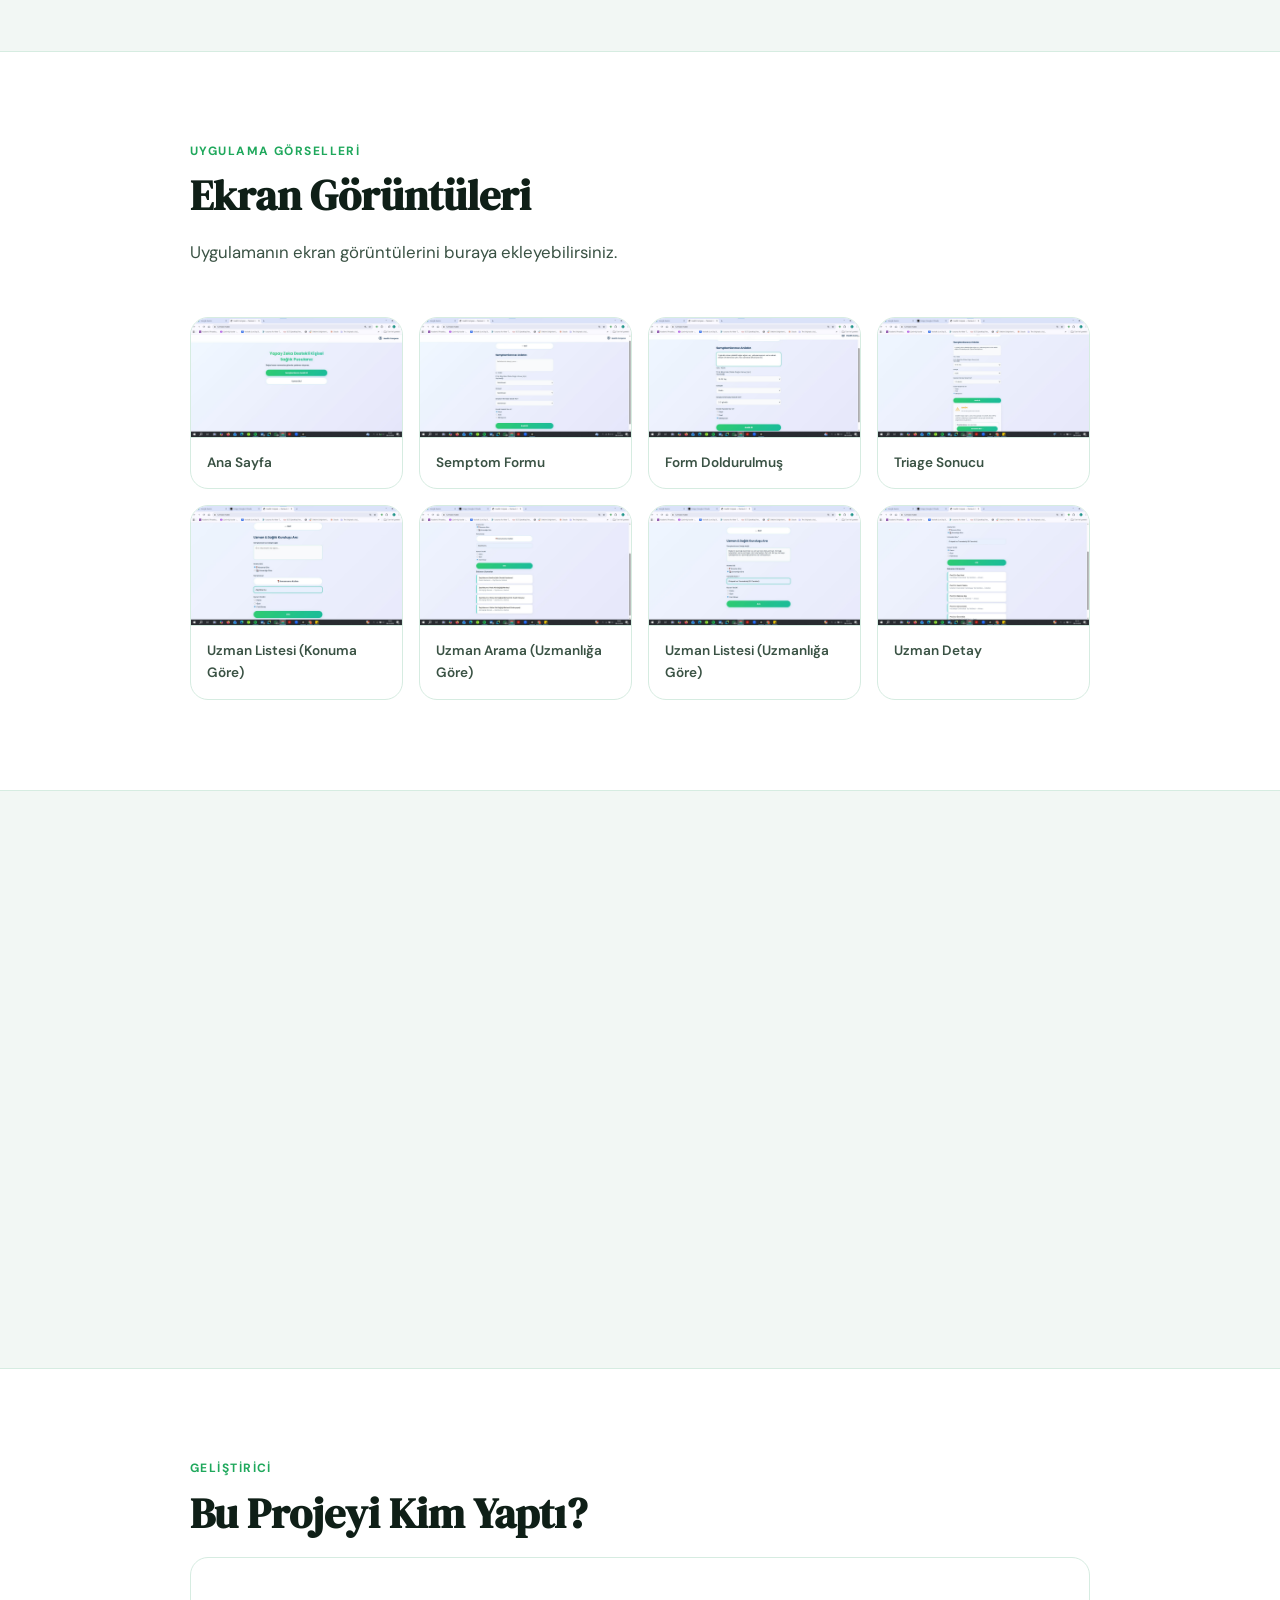
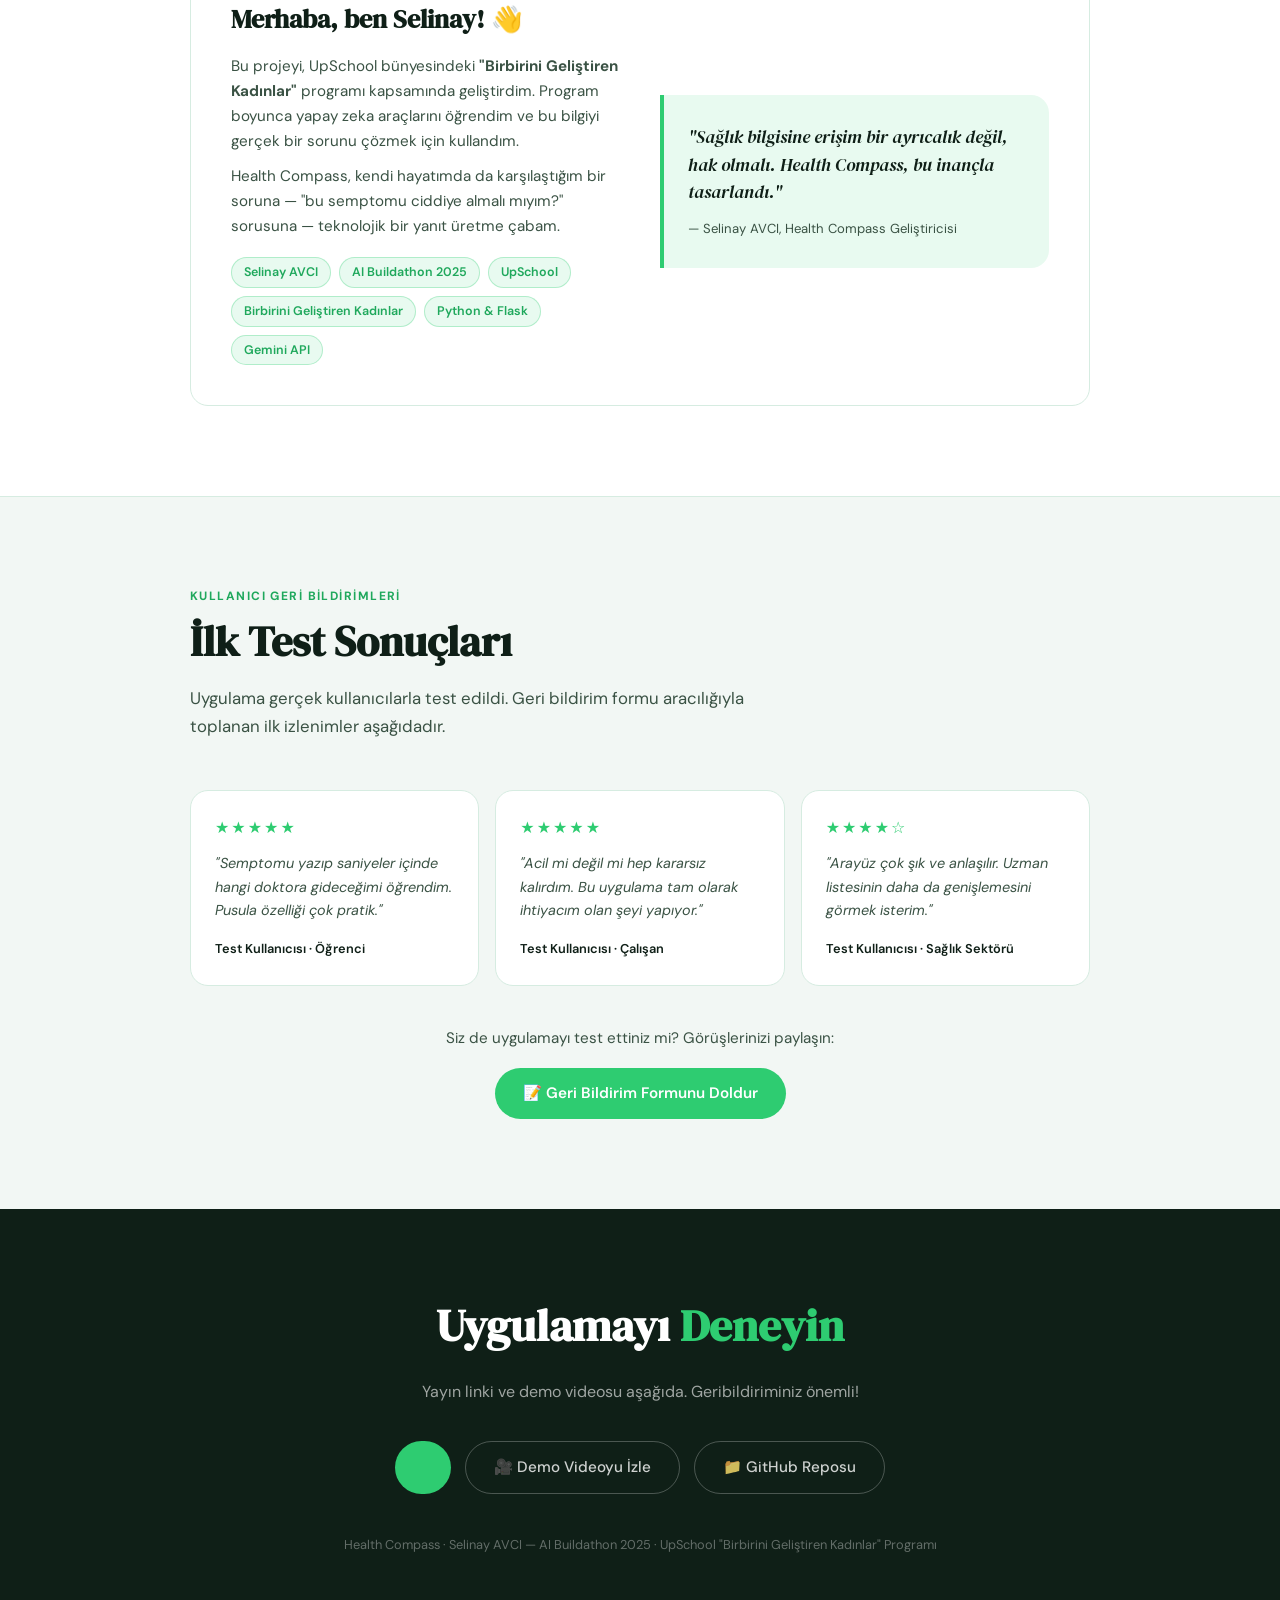
==== commit 4f011ad2: "yasal uyari metni ve duzeltmeler eklendi" ====
--- a/portfolio.html
+++ b/portfolio.html
@@ -572,7 +572,7 @@
       </div>
       <div class="stack-pill">
         <div class="pill-icon">📡</div>
-        <div><span>Netlify</span><small>Frontend deploy</small></div>
+        <div><span>Render.com</span><small>Frontend + Backend deploy</small></div>
       </div>
       <div class="stack-pill">
         <div class="pill-icon">🔒</div>
@@ -658,9 +658,9 @@
   <h2>Uygulamayı <em>Deneyin</em></h2>
   <p>Yayın linki ve demo videosu aşağıda. Geribildiriminiz önemli!</p>
   <div class="cta-btns">
-    <a href="#" class="btn-primary">🌐 Uygulamayı Aç</a>
-    <a href="#" class="btn-ghost">🎥 Demo Videoyu İzle</a>
-    <a href="#" class="btn-ghost">📁 GitHub Reposu</a>
+    <a href="https://health-compass-qfnk.onrender.com" class="btn-primary" target="_blank"></a>
+    <a href="https://youtu.be/Vd1AhjDMEiE" class="btn-ghost" target="_blank">🎥 Demo Videoyu İzle</a>
+    <a href="https://github.com/selinayavci/Health-Compass" class="btn-ghost" target="_blank">📁 GitHub Reposu</a>
   </div>
   <p style="margin-top:40px; font-size:.8rem; color:rgba(255,255,255,.35);">
     Health Compass · Selinay AVCI — AI Buildathon 2025 · UpSchool "Birbirini Geliştiren Kadınlar" Programı
